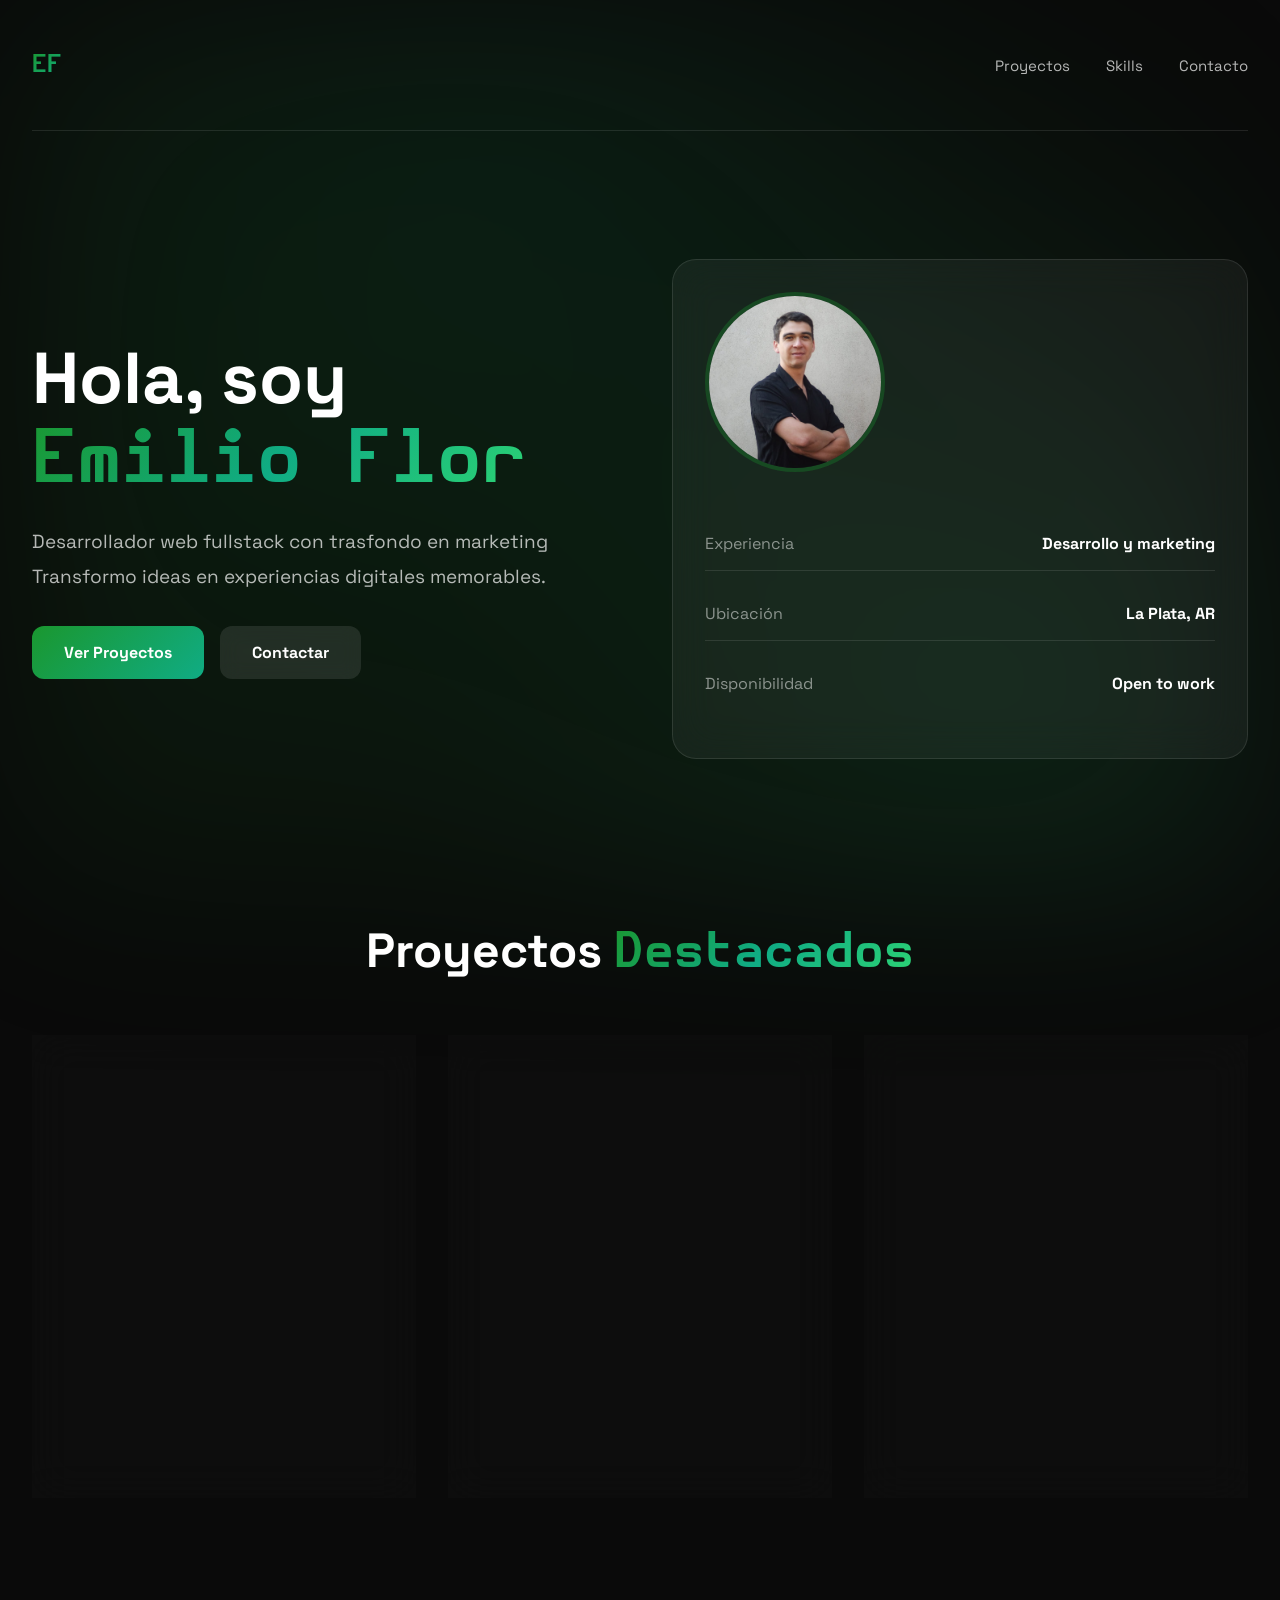
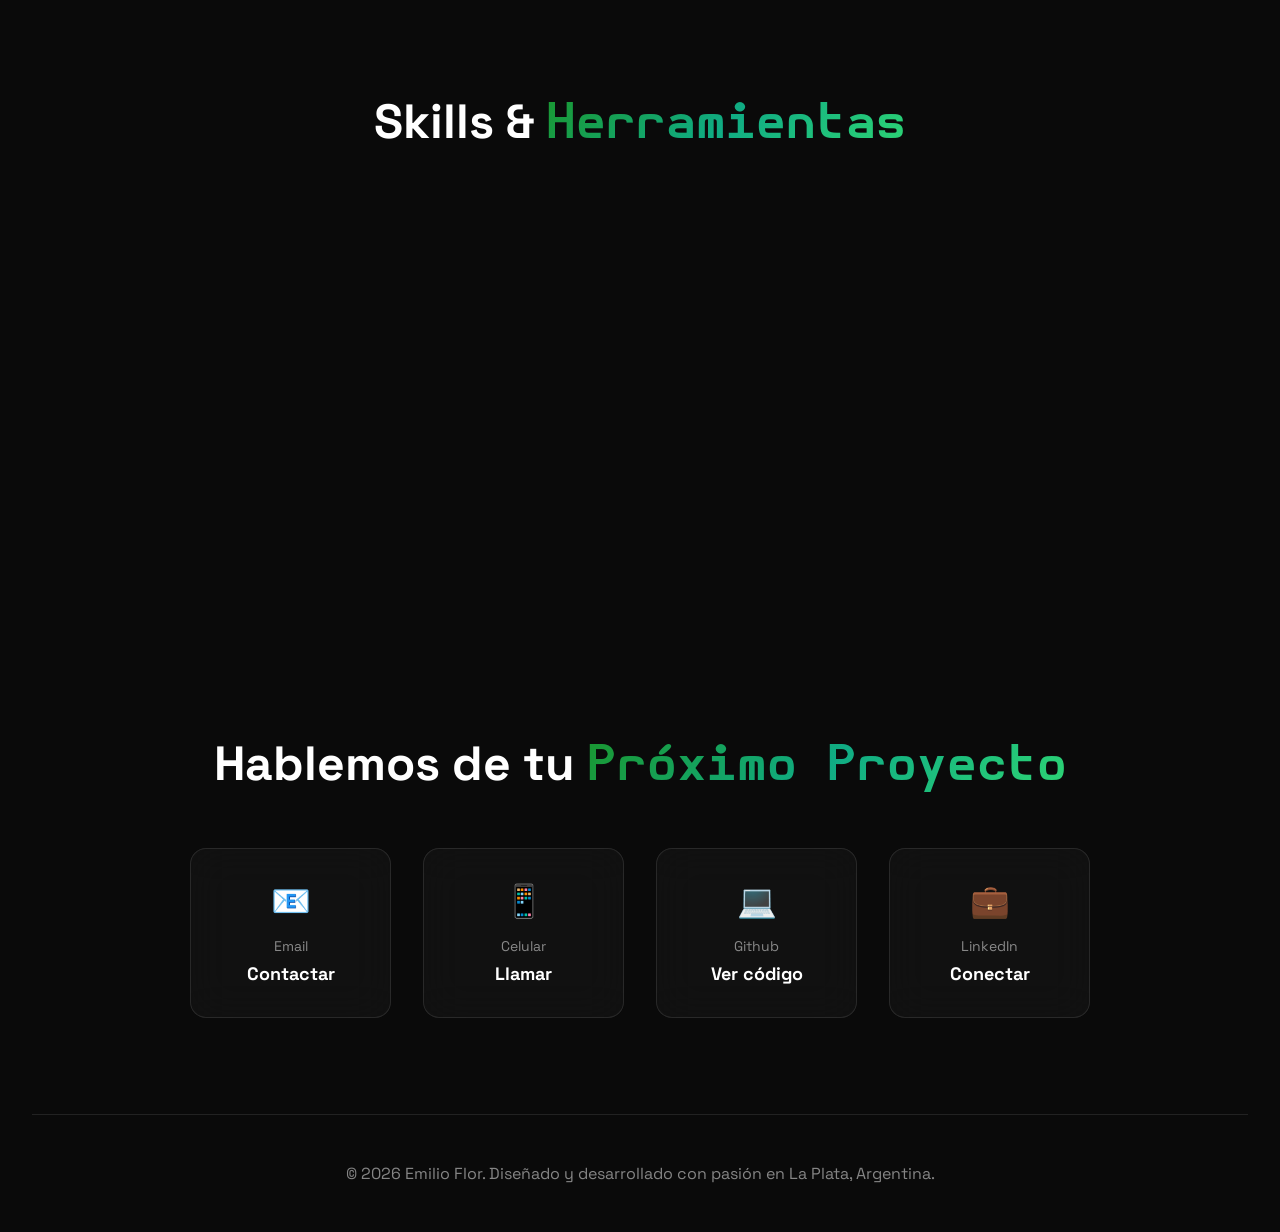
==== index.html @ 5d7b1281 "se eligieron tipografías y logos" ====
<!DOCTYPE html>
<html lang="es">
<head>
  <meta charset="UTF-8">
  <meta name="viewport" content="width=device-width, initial-scale=1.0">
  <title>Emilio Flor - Portfolio</title>
  <link rel="stylesheet" href="./css/index.css">
  <link rel="stylesheet" href="./css/fonts.css">
  <meta name="description" content="Portfolio de Emilio Flor, Desarrollador Web Fullstack especializado en React, Node.js con trasfondo en marketing. Apasionado por crear soluciones escalables y eficientes. ¡Disponible para nuevos proyectos!" />
  <meta name="keywords" content="<meta name="keywords" content="Desarrollador Web, Fullstack Developer, React, Node.js, JavaScript, Portfolio IT, Desarrollo de Software, Programador"/>
  <meta name="author" content="Emilio Flor" />
  <meta property="og:title" content="La Copiadora" />
  <meta property="og:description" content="Portfolio IT" />
</head>
<body>
  <div class="gradient-bg"></div>
  
  <div class="container">
    <header>
        <div class="logo">EF</div>
        <nav>
            <a href="#proyectos">Proyectos</a>
            <a href="#skills">Skills</a>
            <a href="#contacto">Contacto</a>
        </nav>
    </header>

    <section class="hero">
      <div class="hero-content">
        <h1>Hola, soy <span class="gradient-text">Emilio Flor</span></h1>
        <p>Desarrollador web fullstack con trasfondo en marketing Transformo ideas en experiencias digitales memorables.</p>
        <div class="cta-buttons">
            <a href="#proyectos" class="btn btn-primary">Ver Proyectos</a>
            <a href="#contacto" class="btn btn-secondary">Contactar</a>
        </div>
      </div>
      <div class="hero-image">
          <div class="floating-card">
              <img src="./assets/profile.jpeg" alt="Emilio" class="profile-img">
              <div class="stat">
                  <span class="stat-label">Experiencia</span>
                  <span class="stat-value">Desarrollo y marketing</span>
              </div>
              <div class="stat">
                  <span class="stat-label">Ubicación</span>
                  <span class="stat-value">La Plata, AR</span>
              </div>
              <div class="stat">
                  <span class="stat-label">Disponibilidad</span>
                  <span class="stat-value">Open to work</span>
              </div>
          </div>
      </div>
    </section>

    <section class="projects" id="proyectos">
        <h2 class="section-title">Proyectos <span class="gradient-text">Destacados</span></h2>
        <div class="projects-grid">

            <div class="project-card">
              <div class="project-image">
                <img src="./assets/carpincho.png" alt="Carcarpinchomon">
              </div>
                <div class="project-content">
                    <h3 class="project-title">Carcarpinchomon</h3>
                    <p class="project-desc">Juego desarrollado en Platzi</p>
                    <div class="project-tags">
                        <span class="tag">HTML</span>
                        <span class="tag">CSS</span>
                        <span class="tag">JavaScript</span>
                    </div>
                </div>
            </div>

            <div class="project-card">
                <div class="project-image project-2">
                  <img src="./assets/Logo de la copiadora.png" alt="La Copiadora"
                  style="max-width: 100%; max-height: 100%; object-fit: contain; padding: 15px;">
                </div>
                
                <div class="project-content">
                    <h3 class="project-title">La Copiadora</h3>
                    <p class="project-desc">Sitio web completo para negocio local con diseño responsive y optimizado.</p>
                    <div class="project-tags">
                        <span class="tag">React</span>
                        <span class="tag">Supabase</span>
                    </div>
                </div>
            </div>

            <div class="project-card">
                <div class="project-image project-3">
                  <img src="./assets/siap.png" alt="Siap revestimientos"
                  style="max-width: 100%; max-height: 100%; object-fit: contain; padding: 15px;">
                </div>
                <div class="project-content">
                    <h3 class="project-title">Siap Landing</h3>
                    <p class="project-desc">Landing page moderna desarrollada con Webflow para máximo impacto visual.</p>
                    <div class="project-tags">
                        <span class="tag">Webflow</span>
                        <span class="tag">Design</span>
                    </div>
                </div>
            </div>
        </div>
    </section>

    <section class="skills" id="skills">
        <h2 class="section-title">Skills & <span class="gradient-text">Herramientas</span></h2>
        <div class="skills-grid">
            <div class="skill-card">
                <div style="font-size: 2.5rem;">💻</div>
                <div class="skill-name">HTML</div>
            </div>
            <div class="skill-card">
                <div style="font-size: 2.5rem;">🎨</div>
                <div class="skill-name">CSS</div>
            </div>
            <div class="skill-card">
                <div style="font-size: 2.5rem;">⚡</div>
                <div class="skill-name">JavaScript</div>
            </div>
            <div class="skill-card">
                <div style="font-size: 2.5rem;">⚛️</div>
                <div class="skill-name">React</div>
            </div>
            <div class="skill-card">
                <div style="font-size: 2.5rem;">🐧</div>
                <div class="skill-name">Linux</div>
            </div>
            <div class="skill-card">
                <div style="font-size: 2.5rem;">🎯</div>
                <div class="skill-name">Figma</div>
            </div>
            <div class="skill-card">
                <div style="font-size: 2.5rem;">📊</div>
                <div class="skill-name">Excel</div>
            </div>
            <div class="skill-card">
                <div style="font-size: 2.5rem;">🌊</div>
                <div class="skill-name">Webflow</div>
            </div>
            <div class="skill-card">
                <div style="font-size: 2.5rem;">📱</div>
                <div class="skill-name">Google Ads</div>
            </div>
        </div>
    </section>

    <section class="contact" id="contacto">
        <h2 class="section-title">Hablemos de tu <span class="gradient-text">Próximo Proyecto</span></h2>
        <div class="contact-grid">
            <a href="mailto:tu@email.com" class="contact-item">
                <div style="font-size: 2rem; margin-bottom: 1rem;">📧</div>
                <div class="contact-label">Email</div>
                <div class="contact-value">Contactar</div>
            </a>
            <a href="tel:+549" class="contact-item">
                <div style="font-size: 2rem; margin-bottom: 1rem;">📱</div>
                <div class="contact-label">Celular</div>
                <div class="contact-value">Llamar</div>
            </a>
            <a href="https://github.com" target="_blank" class="contact-item">
                <div style="font-size: 2rem; margin-bottom: 1rem;">💻</div>
                <div class="contact-label">Github</div>
                <div class="contact-value">Ver código</div>
            </a>
            <a href="https://linkedin.com" target="_blank" class="contact-item">
                <div style="font-size: 2rem; margin-bottom: 1rem;">💼</div>
                <div class="contact-label">LinkedIn</div>
                <div class="contact-value">Conectar</div>
            </a>
        </div>
    </section>

    <footer>
        <p>&copy; 2026 Emilio Flor. Diseñado y desarrollado con pasión en La Plata, Argentina.</p>
    </footer>
  </div>

  <script src="./js/index.js"></script>
</body>
</html>
---- css/index.css ----
* {
    margin: 0;
    padding: 0;
    box-sizing: border-box;
}


body {
    font-family: Space Grotesk;
    background: #0a0a0a;
    color: #fff;
    overflow-x: hidden;
}

.gradient-bg {
    position: fixed;
    width: 100%;
    height: 100%;
    background: radial-gradient(circle at 20% 50%, rgba(26, 151, 47, 0.3), transparent 100%),
                radial-gradient(circle at 80% 80%, rgba(46, 213, 115, 0.3), transparent 50%),
                radial-gradient(circle at 40% 20%, rgba(16, 172, 132, 0.2), transparent 50%);
    filter: blur(100px);
    opacity: 0.4;
    z-index: 0;
}

.container {
    position: relative;
    z-index: 1;
    max-width: 1400px;
    margin: 0 auto;
    padding: 0 2rem;
}

header {
    padding: 3rem 0;
    display: flex;
    justify-content: space-between;
    align-items: center;
    border-bottom: 1px solid rgba(255,255,255,0.1);
}

.logo {
    font-family: Hermit;
    font-weight:100;
    font-size: 1.5rem;
    font-weight: 700;
    background: linear-gradient(135deg, #1a972f 0%, #10ac84 100%);
    -webkit-background-clip: text;
    -webkit-text-fill-color: transparent;
    background-clip: text;
}

nav a {
    color: rgba(255,255,255,0.7);
    text-decoration: none;
    margin-left: 2rem;
    transition: color 0.3s;
    font-size: 0.95rem;
}

nav a:hover {
    color: #1a972f;
}

.hero {
    padding: 8rem 0 4rem;
    display: grid;
    grid-template-columns: 1fr 1fr;
    gap: 4rem;
    align-items: center;
}

.hero-content h1 {
    font-size: 4.5rem;
    line-height: 1.1;
    margin-bottom: 1.5rem;
    font-weight: 800;
}

.gradient-text {
    background: linear-gradient(135deg, #1a972f 0%, #10ac84 50%, #2ed573 100%);
    -webkit-background-clip: text;
    -webkit-text-fill-color: transparent;
    background-clip: text;
    font-family:Hermit;
}

.hero-content p {
    font-size: 1.2rem;
    color: rgba(255,255,255,0.7);
    margin-bottom: 2rem;
    line-height: 1.8;
}

.cta-buttons {
    display: flex;
    gap: 1rem;
}

.btn {
    padding: 1rem 2rem;
    border-radius: 12px;
    text-decoration: none;
    font-weight: 600;
    transition: all 0.3s;
    display: inline-block;
}

.btn-primary {
    background: linear-gradient(135deg, #1a972f 0%, #10ac84 100%);
    color: #fff;
}

.btn-primary:hover {
    transform: translateY(-2px);
    box-shadow: 0 10px 40px rgba(26, 151, 47, 0.4);
}

.btn-secondary {
    background: rgba(255,255,255,0.1);
    color: #fff;
    backdrop-filter: blur(10px);
}

.btn-secondary:hover {
    background: rgba(26, 151, 47, 0.2);
}

.hero-image {
    position: relative;
}

.floating-card {
    background: rgba(255,255,255,0.05);
    backdrop-filter: blur(20px);
    border: 1px solid rgba(255,255,255,0.1);
    border-radius: 24px;
    padding: 2rem;
    animation: float 6s ease-in-out infinite;
}

@keyframes float {
    0%, 100% { transform: translateY(0px); }
    50% { transform: translateY(-20px); }
}

.profile-img {
    width: 180px;
    height: 180px;
    border-radius: 50%;
    margin-bottom: 1.5rem;
    border: 4px solid rgba(26, 151, 47, 0.3);
    object-fit: cover;
}

.stat {
    display: flex;
    justify-content: space-between;
    margin: 1rem 0;
    padding: 1rem 0;
    border-bottom: 1px solid rgba(255,255,255,0.1);
}

.stat:last-child {
    border-bottom: none;
}

.stat-label {
    color: rgba(255,255,255,0.5);
}

.stat-value {
    font-weight: 700;
    color: #fff;
}

.section-title {
    font-size: 3rem;
    margin-bottom: 3rem;
    text-align: center;
    font-weight: 800;
}

.projects {
    padding: 6rem 0;
}

.projects-grid {
    display: grid;
    grid-template-columns: repeat(auto-fit, minmax(350px, 1fr));
    gap: 2rem;
}

.project-card {
    background: rgba(255,255,255,0.03);
    backdrop-filter: blur(20px);
    border: 1px solid rgba(255,255,255,0.1);
    border-radius: 24px;
    overflow: hidden;
    transition: all 0.4s;
    cursor: pointer;
}

.project-card:hover {
    transform: translateY(-10px);
    border-color: rgba(26, 151, 47, 0.5);
    box-shadow: 0 20px 60px rgba(26, 151, 47, 0.2);
}

.project-image {
    height: 250px;
    background: linear-gradient(135deg, #1a972f 0%, #10ac84 100%);
    display: flex;
    align-items: center;
    justify-content: center;
    font-size: 4rem;
    position: relative;
    overflow: hidden;
}

.project-image.project-2 {
    background: linear-gradient(135deg, #10ac84 0%, #2ed573 100%);

}

.project-image.project-3 {
    background: linear-gradient(135deg, #2ed573 0%, #7bed9f 100%);
}

.project-image::before {
    content: '';
    position: absolute;
    width: 100%;
    height: 100%;
    background: rgba(0,0,0,0.2);
}

.project-content {
    padding: 2rem;
}

.project-title {
    font-size: 1.5rem;
    margin-bottom: 0.5rem;
    font-family:Hermit;
    font-weight: 800;
}

.project-desc {
    color: rgba(255,255,255,0.6);
    margin-bottom: 1.5rem;
    line-height: 1.6;
}

.project-tags {
    display: flex;
    gap: 0.5rem;
    flex-wrap: wrap;
}

.tag {
    padding: 0.4rem 1rem;
    background: rgba(26, 151, 47, 0.2);
    border-radius: 20px;
    font-size: 0.85rem;
    color: rgba(255,255,255,0.8);
}

.skills {
    padding: 6rem 0;
}

.skills-grid {
    display: grid;
    grid-template-columns: repeat(auto-fit, minmax(140px, 1fr));
    gap: 1.5rem;
    max-width: 1000px;
    margin: 0 auto;
}

.skill-card {
    background: rgba(255,255,255,0.03);
    backdrop-filter: blur(20px);
    border: 1px solid rgba(255,255,255,0.1);
    border-radius: 16px;
    padding: 2rem 1rem;
    text-align: center;
    transition: all 0.3s;
}

.skill-card:hover {
    background: rgba(26, 151, 47, 0.1);
    border-color: rgba(26, 151, 47, 0.5);
    transform: scale(1.05);
}

.skill-name {
    margin-top: 1rem;
    font-weight: 600;
    font-size: 1.1rem;
}

.contact {
    padding: 6rem 0;
    text-align: center;
}

.contact-grid {
    display: grid;
    grid-template-columns: repeat(auto-fit, minmax(200px, 1fr));
    gap: 2rem;
    margin-top: 3rem;
    max-width: 900px;
    margin-left: auto;
    margin-right: auto;
}

.contact-item {
    background: rgba(255,255,255,0.03);
    backdrop-filter: blur(20px);
    border: 1px solid rgba(255,255,255,0.1);
    border-radius: 16px;
    padding: 2rem;
    transition: all 0.3s;
    text-decoration: none;
    color: #fff;
    display: block;
}

.contact-item:hover {
    background: rgba(26, 151, 47, 0.1);
    border-color: rgba(26, 151, 47, 0.5);
    transform: translateY(-5px);
}

.contact-label {
    color: rgba(255,255,255,0.5);
    font-size: 0.9rem;
    margin-bottom: 0.5rem;
}

.contact-value {
    font-weight: 600;
    font-size: 1.1rem;
}

footer {
    padding: 3rem 0;
    text-align: center;
    border-top: 1px solid rgba(255,255,255,0.1);
    color: rgba(255,255,255,0.5);
}

@media (max-width: 768px) {
    .hero {
        grid-template-columns: 1fr;
        padding: 4rem 0 2rem;
    }

    .hero-content h1 {
        font-size: 2.5rem;
    }

    .section-title {
        font-size: 2rem;
    }

    nav {
        display: none;
    }

    .projects-grid {
        grid-template-columns: 1fr;
    }

    .cta-buttons {
        flex-direction: column;
    }
}
---- css/fonts.css ----
@font-face {
    font-family: 'Hermit';
    src: url('../fonts/Hermit-Light.woff2') format('woff2');
    font-weight: 300;
    font-display: swap;
}

@font-face {
    font-family: 'Hermit';
    src: url('../fonts/Hermit-Regular.woff2') format('woff2');
    font-weight: 400;
    font-display: swap;
}

@font-face {
    font-family: 'Hermit';
    src: url('../fonts/Hermit-Bold.woff2') format('woff2');
    font-weight: 700;
    font-display: swap;
}

/* --- SPACE GROTESK --- */
@font-face {
    font-family: 'Space Grotesk';
    src: url('../fonts/Grotesck/SpaceGrotesk-Light.woff2') format('woff2');
    font-weight: 300;
    font-style: normal;
    font-display: swap;
}

@font-face {
    font-family: 'Space Grotesk';
    src: url('../fonts/Grotesck/SpaceGrotesk-Regular.woff2') format('woff2');
    font-weight: 400;
    font-style: normal;
    font-display: swap;
}

@font-face {
    font-family: 'Space Grotesk';
    src: url('../fonts/Grotesck/SpaceGrotesk-Bold.woff2') format('woff2');
    font-weight: 700;
    font-style: normal;
    font-display: swap;
}
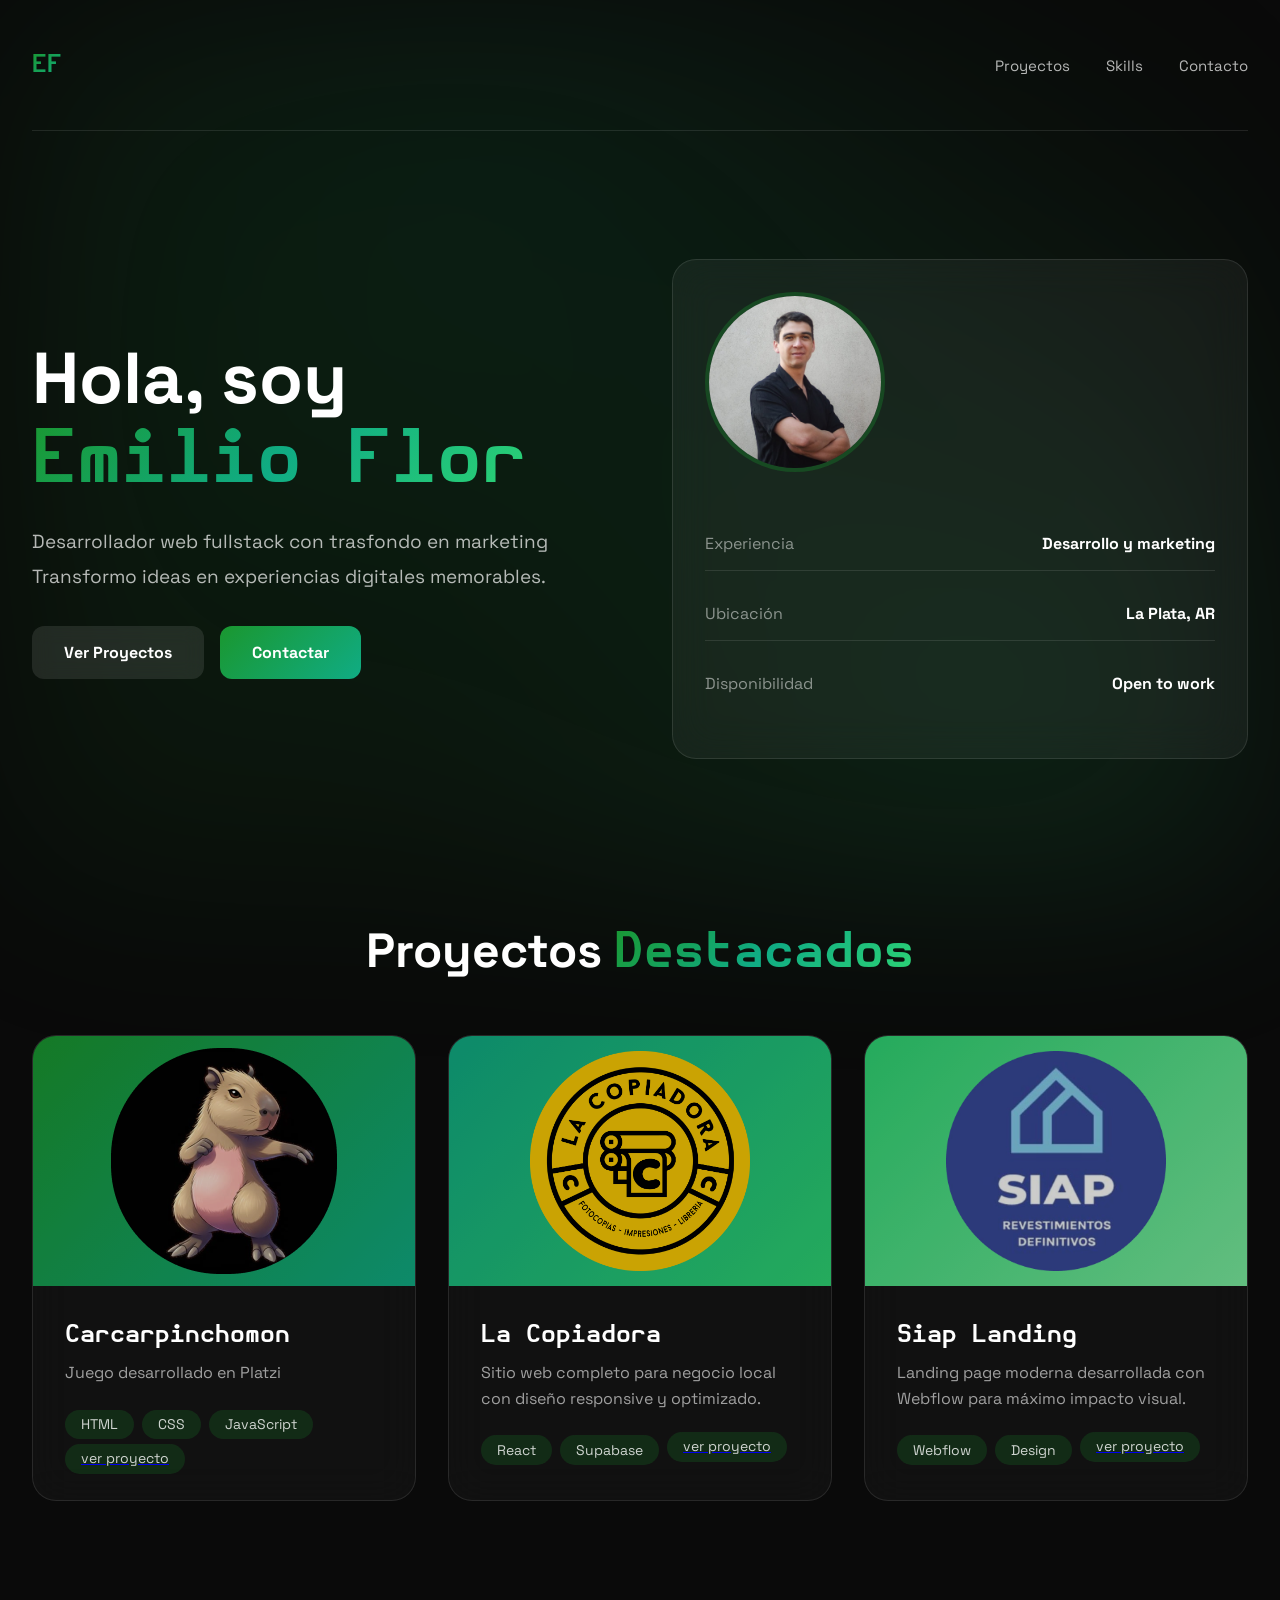
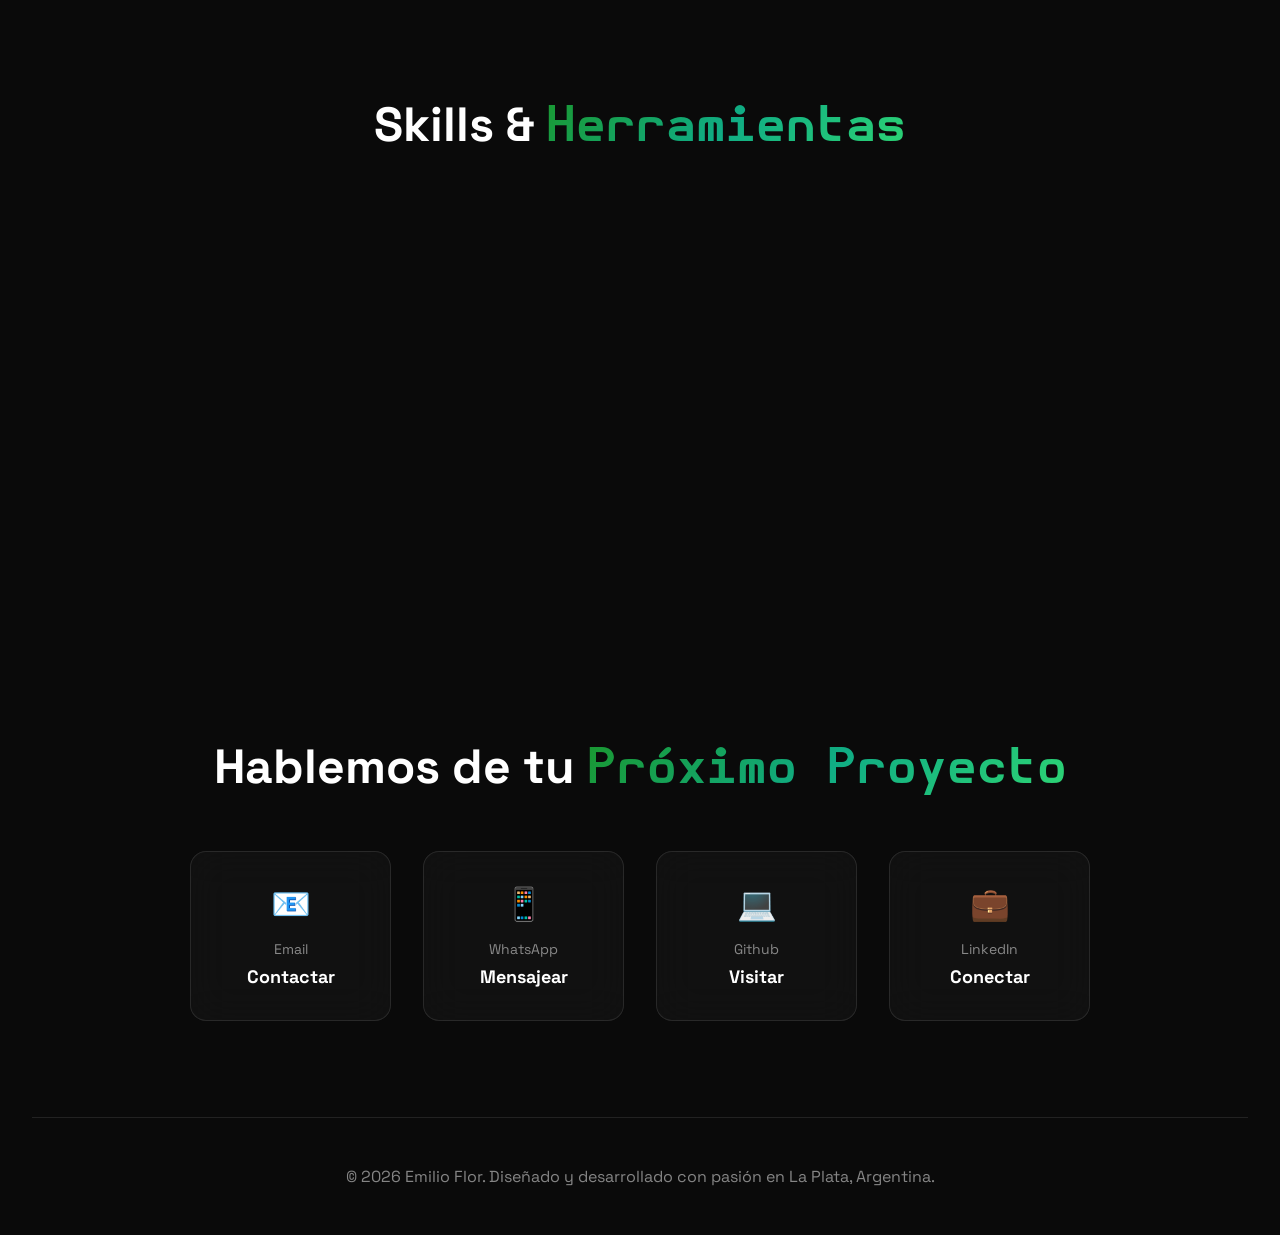
==== commit 332ef8f7: "se agregó el n de wp y se va a hacer el form de contacto con formspree" ====
--- a/index.html
+++ b/index.html
@@ -30,8 +30,8 @@
         <h1>Hola, soy <span class="gradient-text">Emilio Flor</span></h1>
         <p>Desarrollador web fullstack con trasfondo en marketing Transformo ideas en experiencias digitales memorables.</p>
         <div class="cta-buttons">
-            <a href="#proyectos" class="btn btn-primary">Ver Proyectos</a>
-            <a href="#contacto" class="btn btn-secondary">Contactar</a>
+            <a href="#proyectos" class="btn btn-secondary">Ver Proyectos</a>
+            <a href="tel:+549221364238" class="btn btn-primary">Contactar</a>
         </div>
       </div>
       <div class="hero-image">
@@ -68,6 +68,7 @@
                         <span class="tag">HTML</span>
                         <span class="tag">CSS</span>
                         <span class="tag">JavaScript</span>
+                        <a href="https://github.com"><span class="tag">ver proyecto</span></a>
                     </div>
                 </div>
             </div>
@@ -84,6 +85,7 @@
                     <div class="project-tags">
                         <span class="tag">React</span>
                         <span class="tag">Supabase</span>
+                        <a href="https://github.com"><span class="tag">ver proyecto</span></a>
                     </div>
                 </div>
             </div>
@@ -99,6 +101,7 @@
                     <div class="project-tags">
                         <span class="tag">Webflow</span>
                         <span class="tag">Design</span>
+                        <a href="https://github.com"><span class="tag">ver proyecto</span></a>
                     </div>
                 </div>
             </div>
@@ -144,28 +147,32 @@
                 <div style="font-size: 2.5rem;">📱</div>
                 <div class="skill-name">Google Ads</div>
             </div>
+            <div class="skill-card">
+                <div style="font-size: 2.5rem;">🗃️</div>
+                <div class="skill-name">Supabase</div>
+            </div>
         </div>
     </section>
 
     <section class="contact" id="contacto">
         <h2 class="section-title">Hablemos de tu <span class="gradient-text">Próximo Proyecto</span></h2>
         <div class="contact-grid">
-            <a href="mailto:tu@email.com" class="contact-item">
+            <a href="mailto:emilioflor80@gmail.com" class="contact-item">
                 <div style="font-size: 2rem; margin-bottom: 1rem;">📧</div>
                 <div class="contact-label">Email</div>
                 <div class="contact-value">Contactar</div>
             </a>
-            <a href="tel:+549" class="contact-item">
+            <a href="https://wa.me/5492213642438" class="contact-item">
                 <div style="font-size: 2rem; margin-bottom: 1rem;">📱</div>
-                <div class="contact-label">Celular</div>
-                <div class="contact-value">Llamar</div>
+                <div class="contact-label">WhatsApp</div>
+                <div class="contact-value">Mensajear</div>
             </a>
             <a href="https://github.com" target="_blank" class="contact-item">
                 <div style="font-size: 2rem; margin-bottom: 1rem;">💻</div>
                 <div class="contact-label">Github</div>
-                <div class="contact-value">Ver código</div>
+                <div class="contact-value">Visitar</div>
             </a>
-            <a href="https://linkedin.com" target="_blank" class="contact-item">
+            <a href="https://www.linkedin.com/in/emilio-flor/" target="_blank" class="contact-item">
                 <div style="font-size: 2rem; margin-bottom: 1rem;">💼</div>
                 <div class="contact-label">LinkedIn</div>
                 <div class="contact-value">Conectar</div>
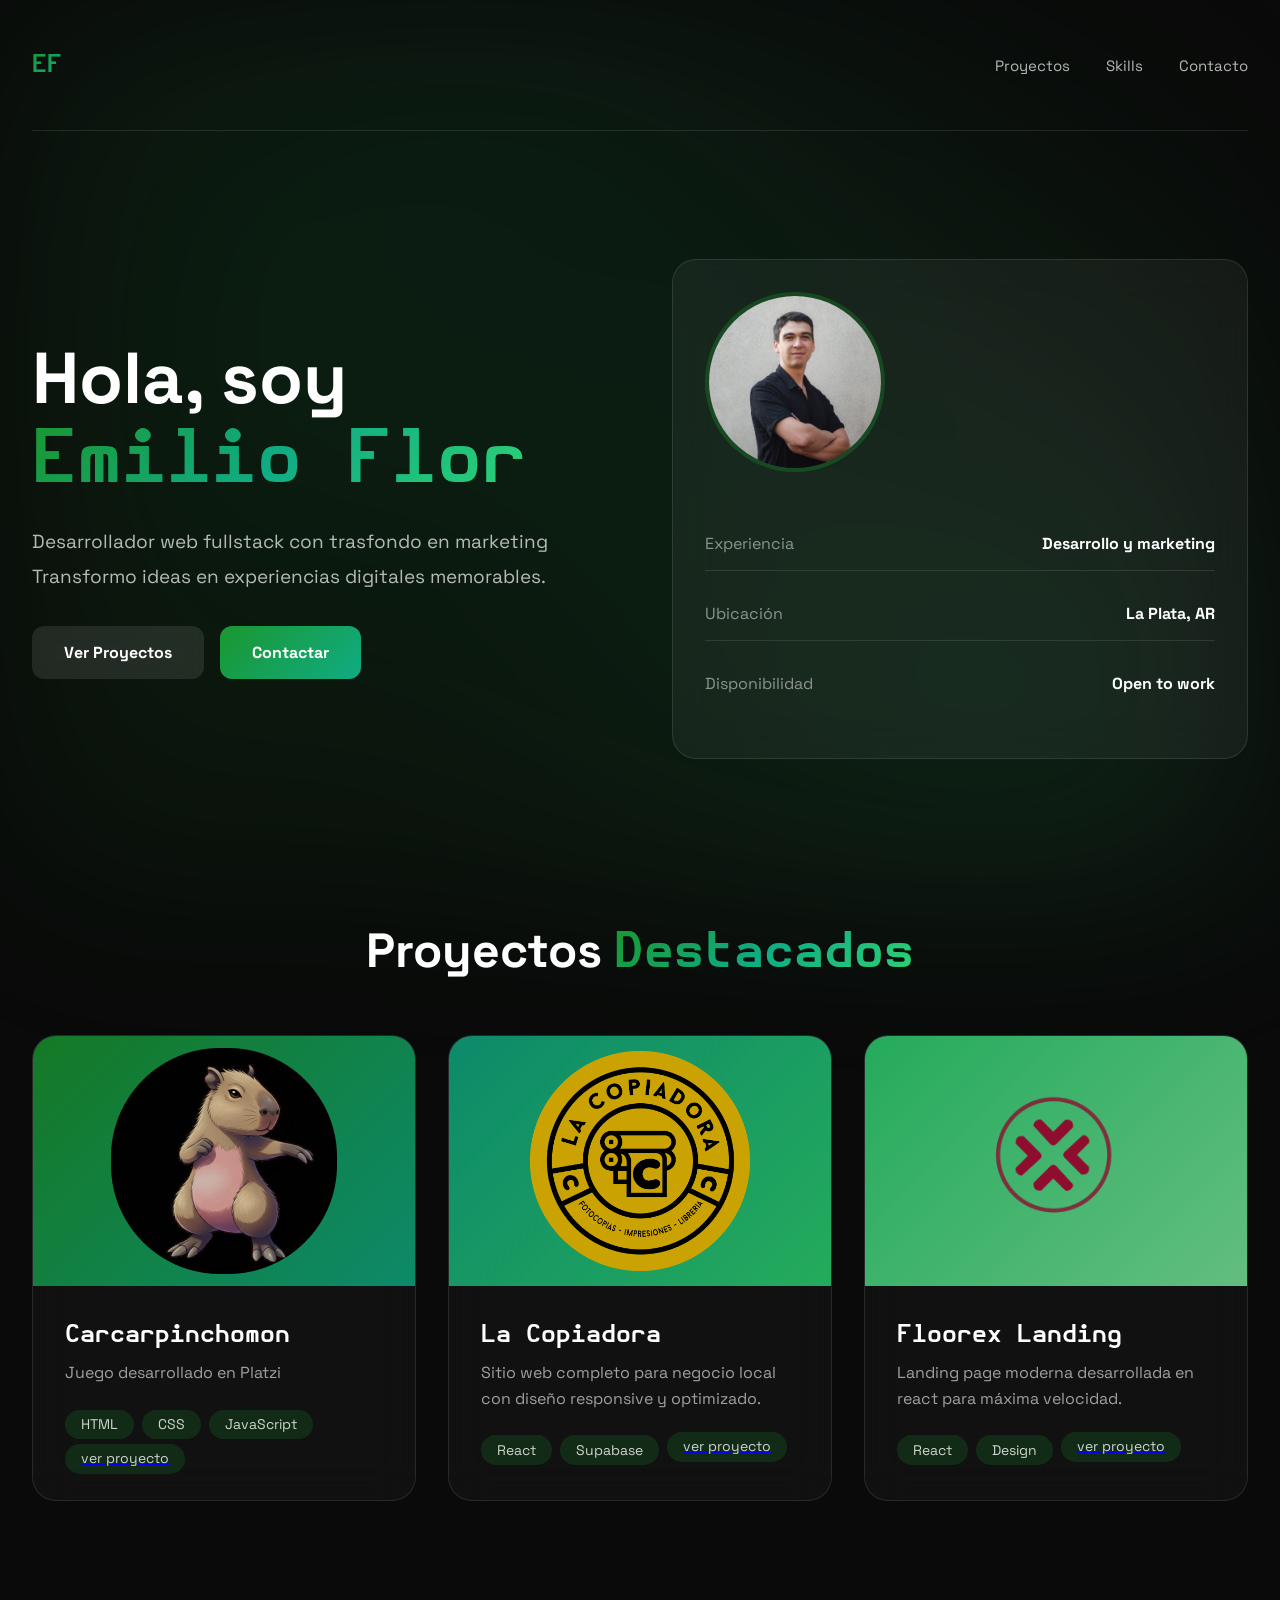
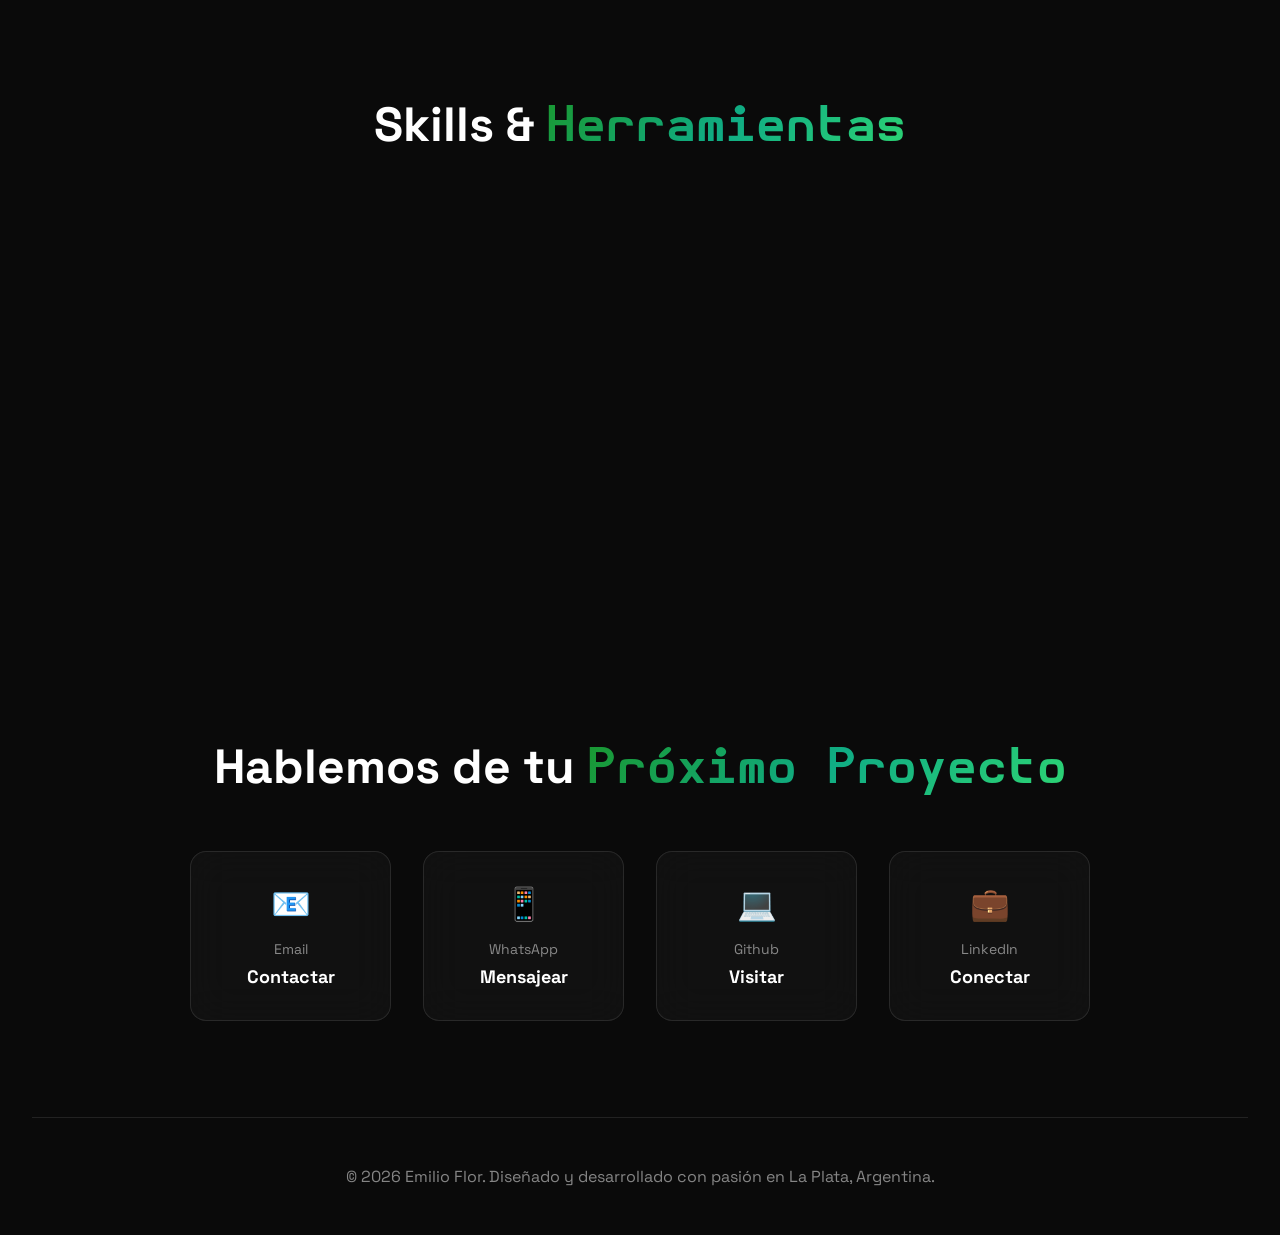
==== commit 3a7c8655: "Se termina el proyecto de floorex y se sube todo junto" ====
--- a/index.html
+++ b/index.html
@@ -31,7 +31,7 @@
         <p>Desarrollador web fullstack con trasfondo en marketing Transformo ideas en experiencias digitales memorables.</p>
         <div class="cta-buttons">
             <a href="#proyectos" class="btn btn-secondary">Ver Proyectos</a>
-            <a href="tel:+549221364238" class="btn btn-primary">Contactar</a>
+            <a href="https://wa.me/5492213642438" class="btn btn-primary">Contactar</a>
         </div>
       </div>
       <div class="hero-image">
@@ -65,43 +65,53 @@
                     <h3 class="project-title">Carcarpinchomon</h3>
                     <p class="project-desc">Juego desarrollado en Platzi</p>
                     <div class="project-tags">
-                        <span class="tag">HTML</span>
-                        <span class="tag">CSS</span>
-                        <span class="tag">JavaScript</span>
-                        <a href="https://github.com"><span class="tag">ver proyecto</span></a>
+                      <span class="tag">HTML</span>
+                      <span class="tag">CSS</span>
+                      <span class="tag">JavaScript</span>
+                      <a href="https://github.com/Emil-in-Code/Carpinchomon">
+                        <span class="tag">
+                          ver proyecto
+                        </span>
+                      </a>
                     </div>
                 </div>
             </div>
 
             <div class="project-card">
                 <div class="project-image project-2">
-                  <img src="./assets/Logo de la copiadora.png" alt="La Copiadora"
-                  style="max-width: 100%; max-height: 100%; object-fit: contain; padding: 15px;">
+                  <img 
+                    src="./assets/Logo de la copiadora.png" alt="La Copiadora"
+                    style="max-width: 100%; max-height: 100%; object-fit: contain; padding: 15px;"
+                  >
                 </div>
                 
                 <div class="project-content">
                     <h3 class="project-title">La Copiadora</h3>
                     <p class="project-desc">Sitio web completo para negocio local con diseño responsive y optimizado.</p>
                     <div class="project-tags">
-                        <span class="tag">React</span>
-                        <span class="tag">Supabase</span>
-                        <a href="https://github.com"><span class="tag">ver proyecto</span></a>
+                      <span class="tag">React</span>
+                      <span class="tag">Supabase</span>
+                      <a href="https://github.com/Emil-in-Code/pagina-web-la-copiadiora">
+                        <span class="tag">
+                          ver proyecto
+                        </span>
+                      </a>
                     </div>
                 </div>
             </div>
 
             <div class="project-card">
                 <div class="project-image project-3">
-                  <img src="./assets/siap.png" alt="Siap revestimientos"
+                  <img src="./assets/Página 4.webp" alt="Siap revestimientos"
                   style="max-width: 100%; max-height: 100%; object-fit: contain; padding: 15px;">
                 </div>
                 <div class="project-content">
-                    <h3 class="project-title">Siap Landing</h3>
-                    <p class="project-desc">Landing page moderna desarrollada con Webflow para máximo impacto visual.</p>
+                    <h3 class="project-title">Floorex Landing</h3>
+                    <p class="project-desc">Landing page moderna desarrollada en react para máxima velocidad.</p>
                     <div class="project-tags">
-                        <span class="tag">Webflow</span>
+                        <span class="tag">React</span>
                         <span class="tag">Design</span>
-                        <a href="https://github.com"><span class="tag">ver proyecto</span></a>
+                        <a href="https://github.com/Emil-in-Code/FloorexLanding"><span class="tag">ver proyecto</span></a>
                     </div>
                 </div>
             </div>
--- a/css/index.css
+++ b/css/index.css
@@ -221,7 +221,7 @@
 
 .project-image.project-2 {
     background: linear-gradient(135deg, #10ac84 0%, #2ed573 100%);
-
+    
 }
 
 .project-image.project-3 {
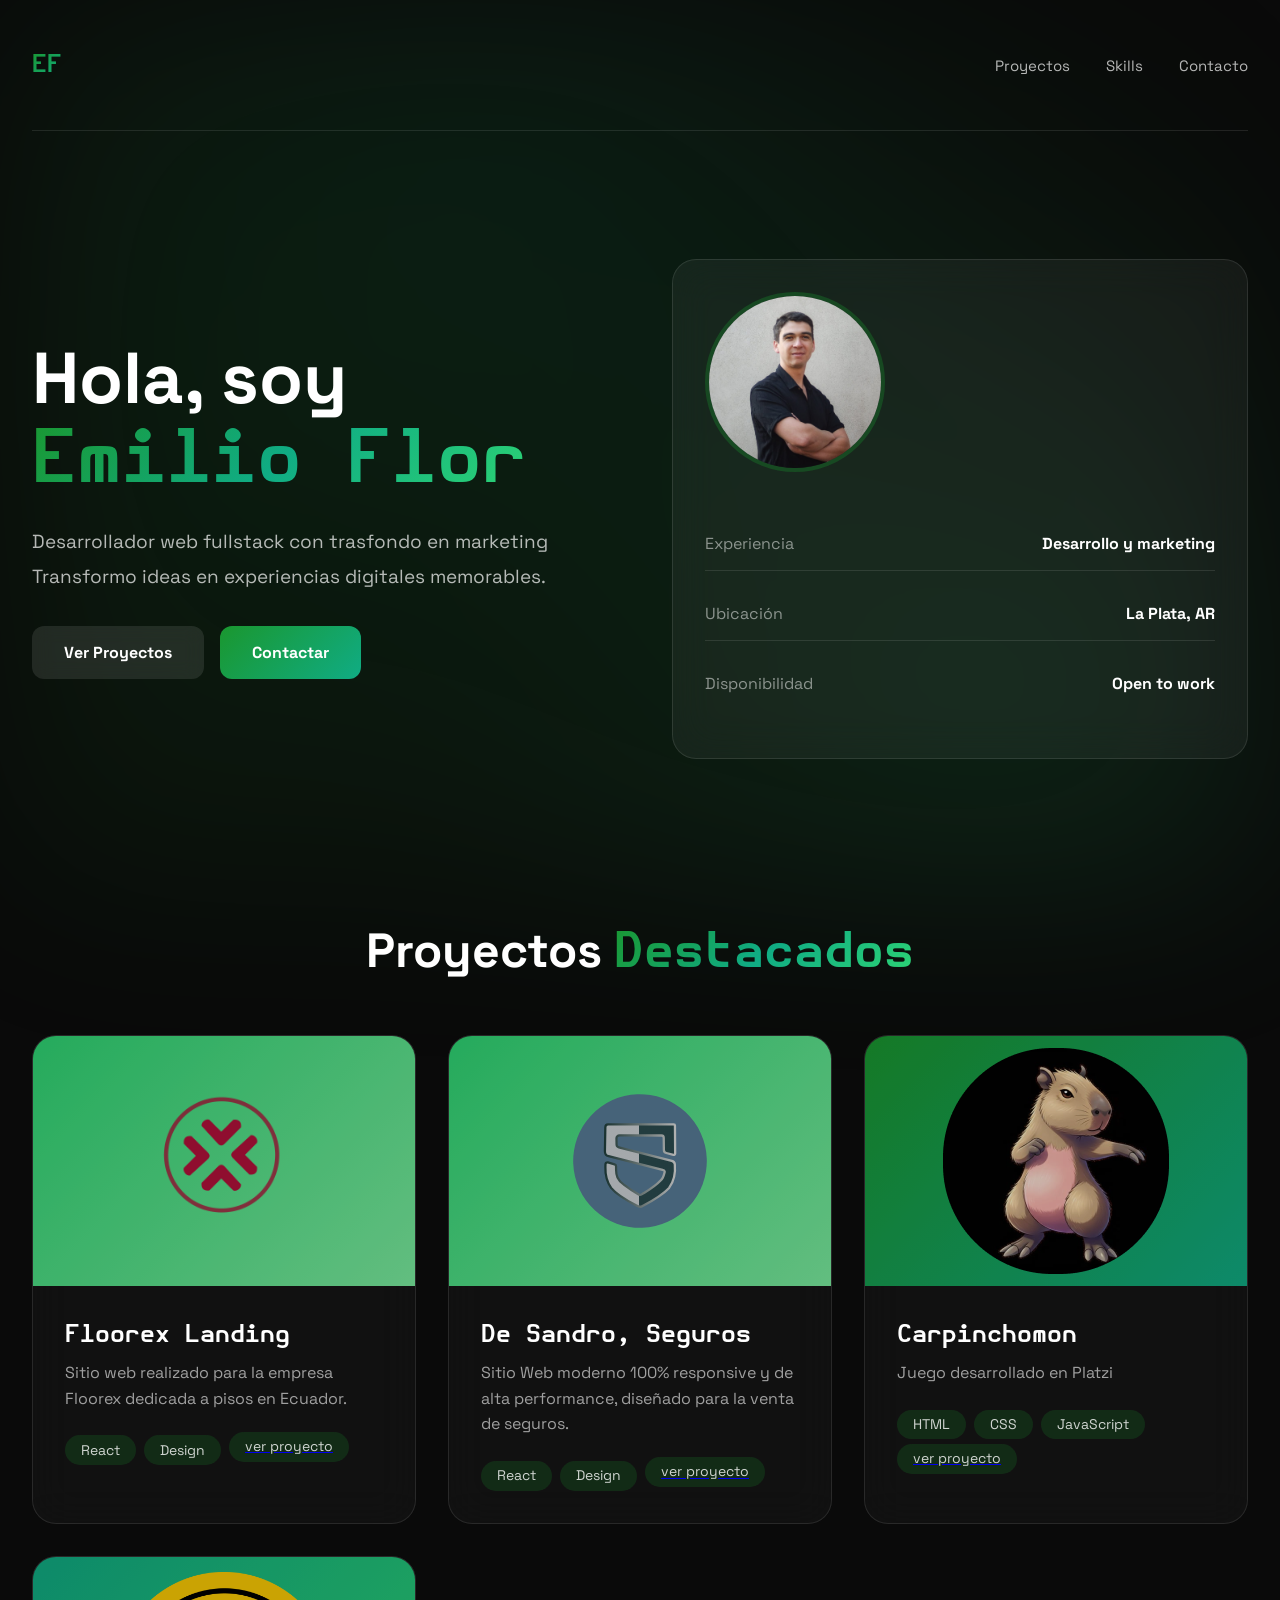
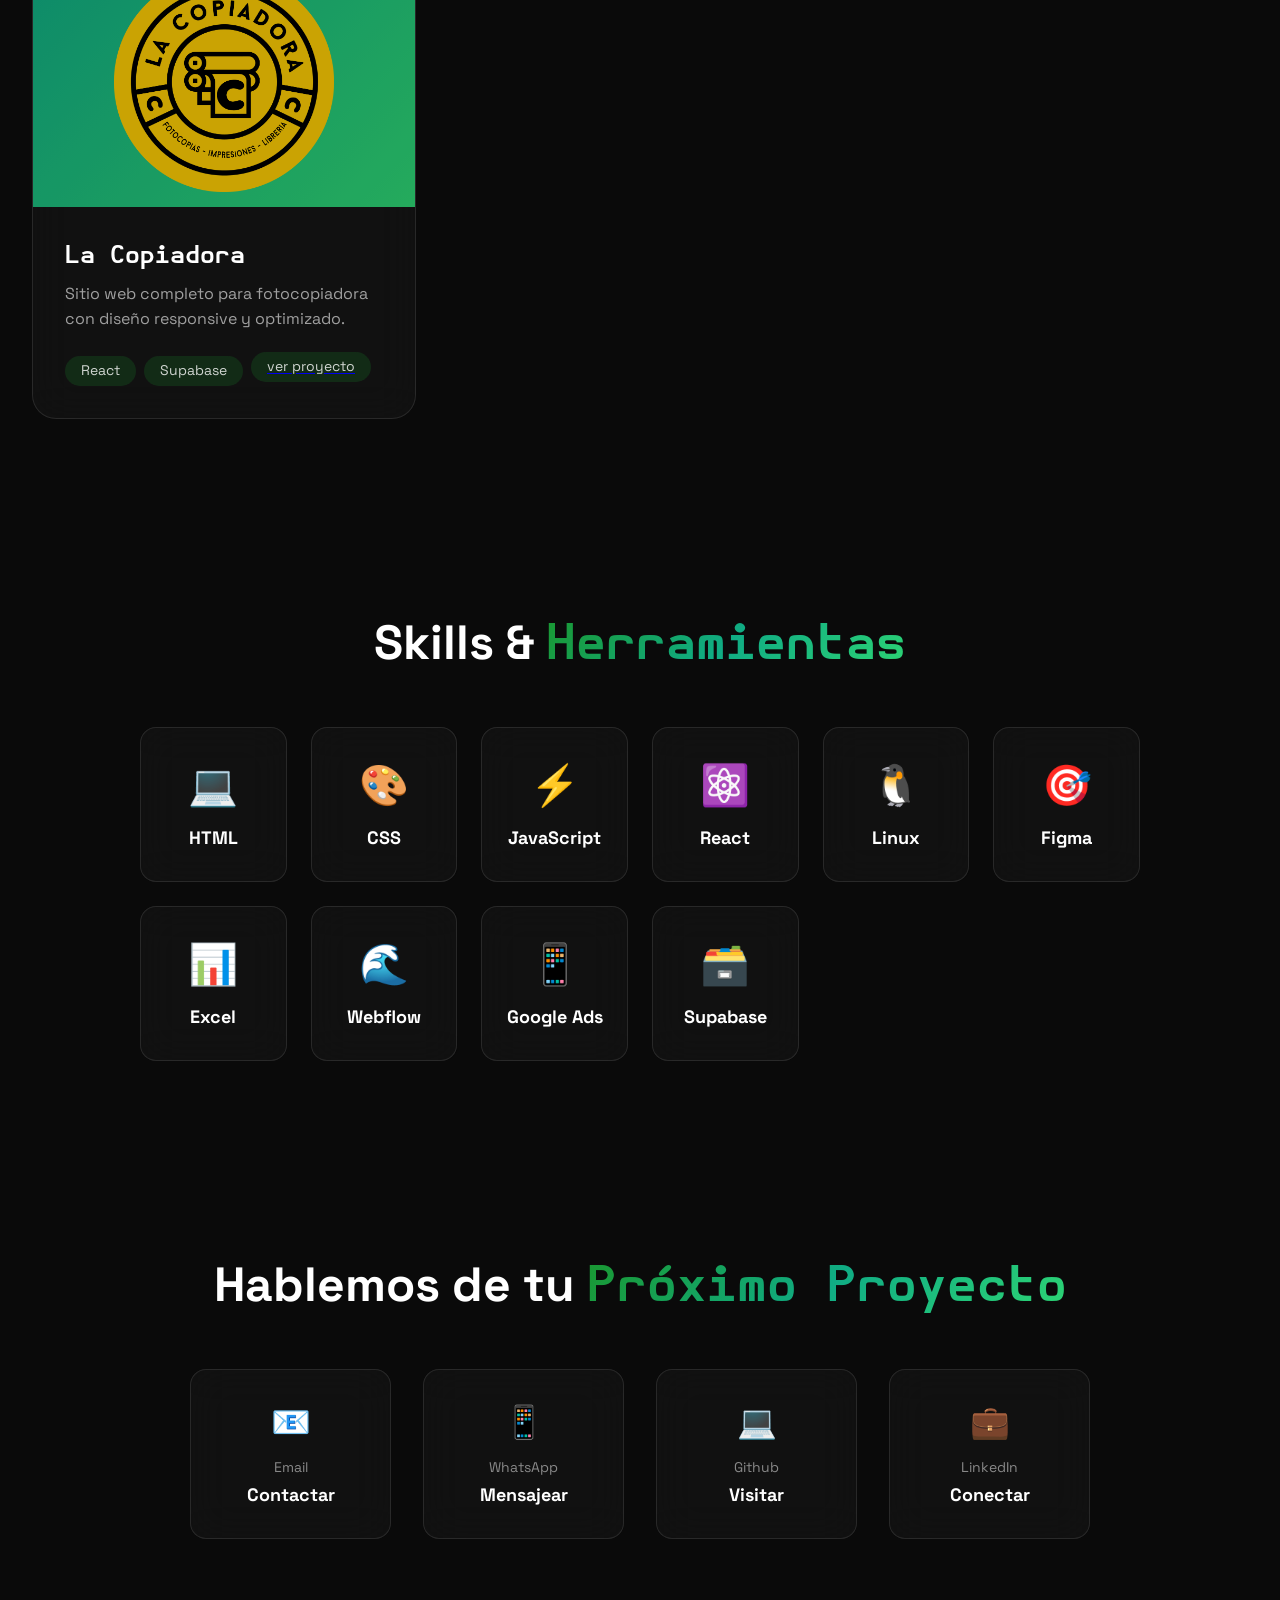
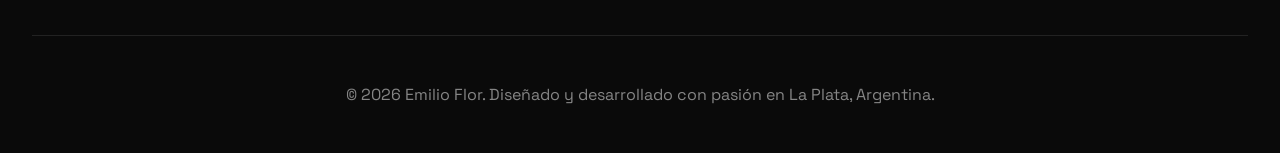
==== commit 37055e4d: "a producción antes del branch" ====
--- a/index.html
+++ b/index.html
@@ -58,11 +58,43 @@
         <div class="projects-grid">
 
             <div class="project-card">
+                <div class="project-image project-3">
+                  <img src="./assets/Página 4.webp" alt="Siap revestimientos"
+                  style="max-width: 100%; max-height: 100%; object-fit: contain; padding: 15px;">
+                </div>
+                <div class="project-content">
+                    <h3 class="project-title">Floorex Landing</h3>
+                    <p class="project-desc">Sitio web realizado para la empresa Floorex dedicada a pisos en Ecuador.</p>
+                    <div class="project-tags">
+                        <span class="tag">React</span>
+                        <span class="tag">Design</span>
+                        <a href="https://github.com/Emil-in-Code/FloorexLanding"><span class="tag">ver proyecto</span></a>
+                    </div>
+                </div>
+            </div>
+            <div class="project-card">
+                <div class="project-image project-3">
+                  <img src="./assets/Logo.svg" alt="De Sandro seguros"
+                  style="max-width: 100%; max-height: 100%; object-fit: contain; padding: 15px;">
+                </div>
+                <div class="project-content">
+                    <h3 class="project-title">De Sandro, Seguros</h3>
+                    <p class="project-desc">
+                      Sitio Web moderno 100% responsive y de alta performance, diseñado para la venta de seguros.
+                    </p>
+                    <div class="project-tags">
+                        <span class="tag">React</span>
+                        <span class="tag">Design</span>
+                        <a href="https://desandroseguros.es/"><span class="tag">ver proyecto</span></a>
+                    </div>
+                </div>
+            </div>
+            <div class="project-card">
               <div class="project-image">
                 <img src="./assets/carpincho.png" alt="Carcarpinchomon">
               </div>
                 <div class="project-content">
-                    <h3 class="project-title">Carcarpinchomon</h3>
+                    <h3 class="project-title">Carpinchomon</h3>
                     <p class="project-desc">Juego desarrollado en Platzi</p>
                     <div class="project-tags">
                       <span class="tag">HTML</span>
@@ -87,7 +119,7 @@
                 
                 <div class="project-content">
                     <h3 class="project-title">La Copiadora</h3>
-                    <p class="project-desc">Sitio web completo para negocio local con diseño responsive y optimizado.</p>
+                    <p class="project-desc">Sitio web completo para fotocopiadora con diseño responsive y optimizado.</p>
                     <div class="project-tags">
                       <span class="tag">React</span>
                       <span class="tag">Supabase</span>
@@ -99,22 +131,6 @@
                     </div>
                 </div>
             </div>
-
-            <div class="project-card">
-                <div class="project-image project-3">
-                  <img src="./assets/Página 4.webp" alt="Siap revestimientos"
-                  style="max-width: 100%; max-height: 100%; object-fit: contain; padding: 15px;">
-                </div>
-                <div class="project-content">
-                    <h3 class="project-title">Floorex Landing</h3>
-                    <p class="project-desc">Landing page moderna desarrollada en react para máxima velocidad.</p>
-                    <div class="project-tags">
-                        <span class="tag">React</span>
-                        <span class="tag">Design</span>
-                        <a href="https://github.com/Emil-in-Code/FloorexLanding"><span class="tag">ver proyecto</span></a>
-                    </div>
-                </div>
-            </div>
         </div>
     </section>
 
--- a/css/index.css
+++ b/css/index.css
@@ -13,15 +13,15 @@
 }
 
 .gradient-bg {
-    position: fixed;
-    width: 100%;
-    height: 100%;
-    background: radial-gradient(circle at 20% 50%, rgba(26, 151, 47, 0.3), transparent 100%),
-                radial-gradient(circle at 80% 80%, rgba(46, 213, 115, 0.3), transparent 50%),
-                radial-gradient(circle at 40% 20%, rgba(16, 172, 132, 0.2), transparent 50%);
-    filter: blur(100px);
-    opacity: 0.4;
-    z-index: 0;
+  position: fixed;
+  width: 100%;
+  height: 100%;
+  background: radial-gradient(circle at 20% 50%, rgba(26, 151, 47, 0.3), transparent 100%),
+              radial-gradient(circle at 80% 80%, rgba(46, 213, 115, 0.3), transparent 50%),
+              radial-gradient(circle at 40% 20%, rgba(16, 172, 132, 0.2), transparent 50%);
+  filter: blur(100px);
+  opacity: 0.4;
+  z-index: 0;
 }
 
 .container {
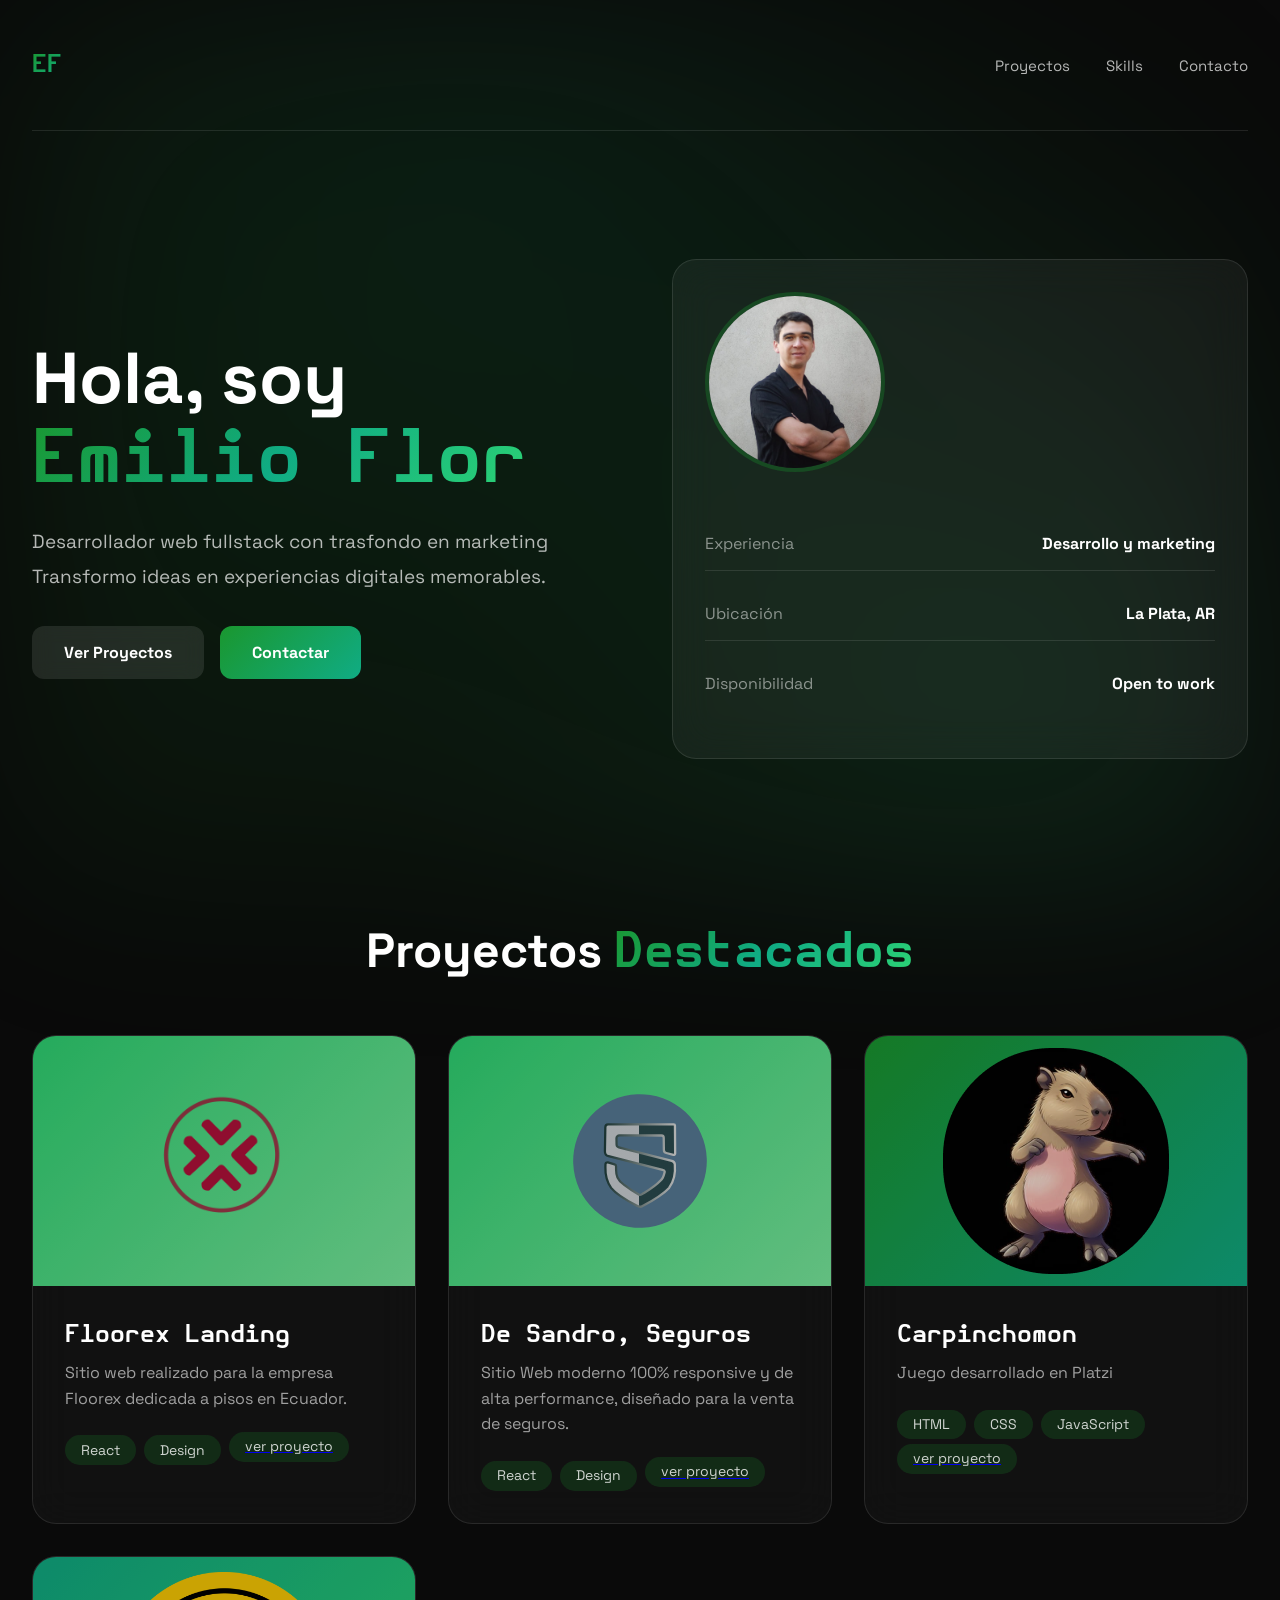
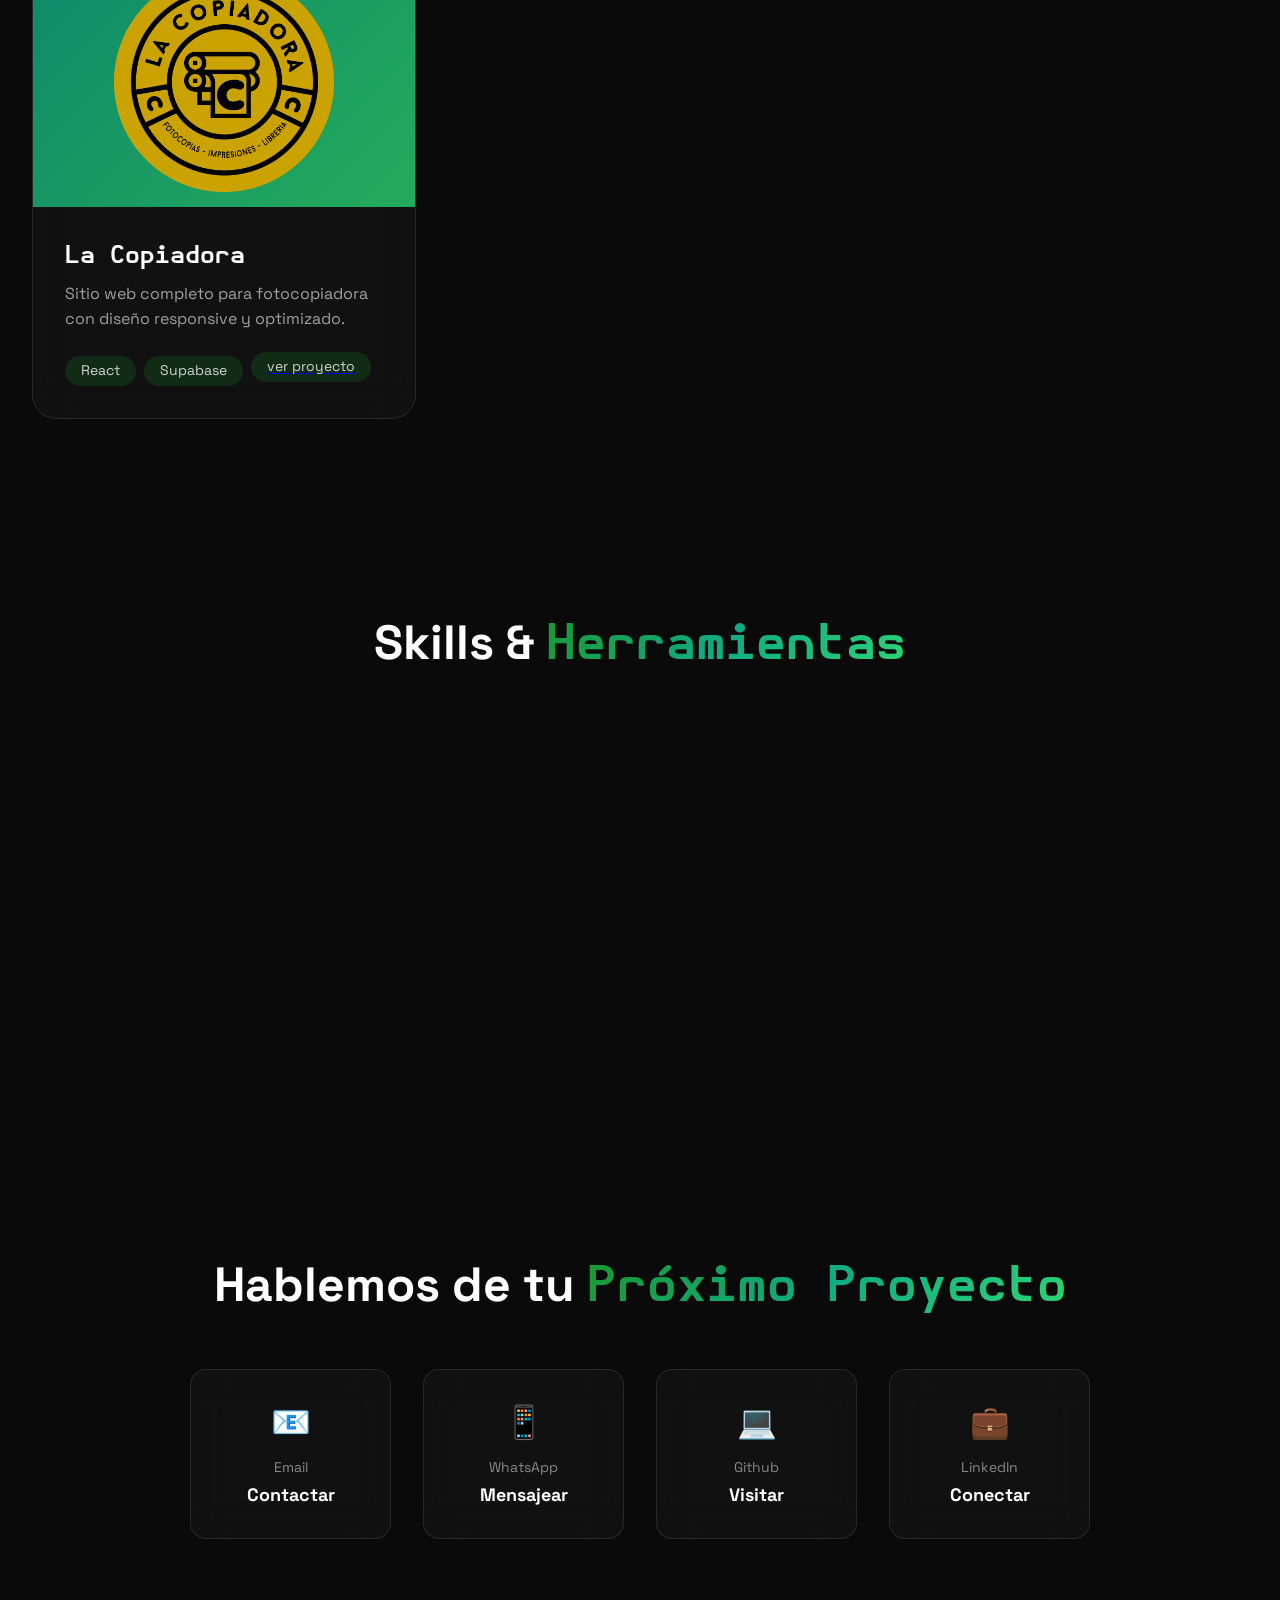
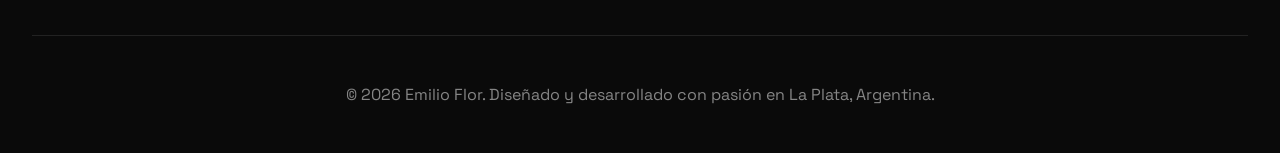
==== commit ad04d36c: "se cambió un meta property" ====
--- a/index.html
+++ b/index.html
@@ -9,7 +9,7 @@
   <meta name="description" content="Portfolio de Emilio Flor, Desarrollador Web Fullstack especializado en React, Node.js con trasfondo en marketing. Apasionado por crear soluciones escalables y eficientes. ¡Disponible para nuevos proyectos!" />
   <meta name="keywords" content="<meta name="keywords" content="Desarrollador Web, Fullstack Developer, React, Node.js, JavaScript, Portfolio IT, Desarrollo de Software, Programador"/>
   <meta name="author" content="Emilio Flor" />
-  <meta property="og:title" content="La Copiadora" />
+  <meta property="og:title" content="Emilio Flor" />
   <meta property="og:description" content="Portfolio IT" />
 </head>
 <body>
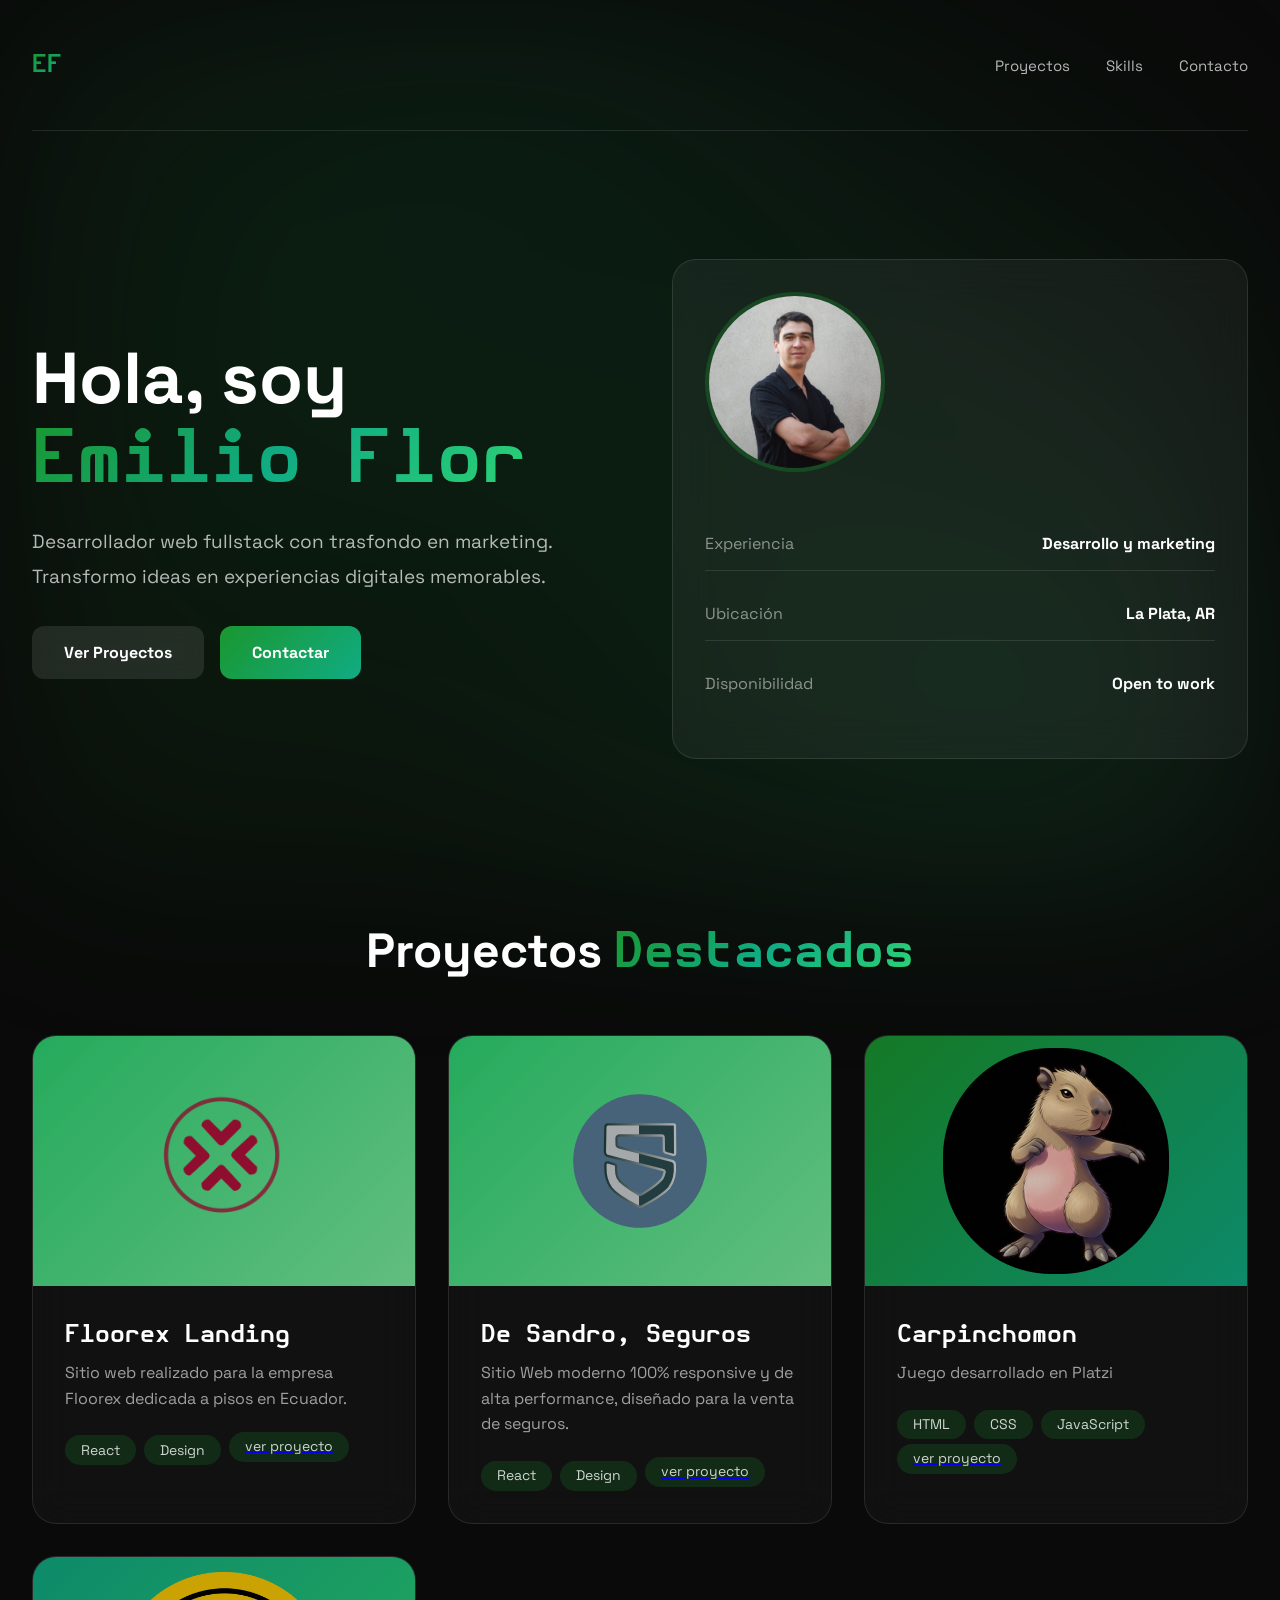
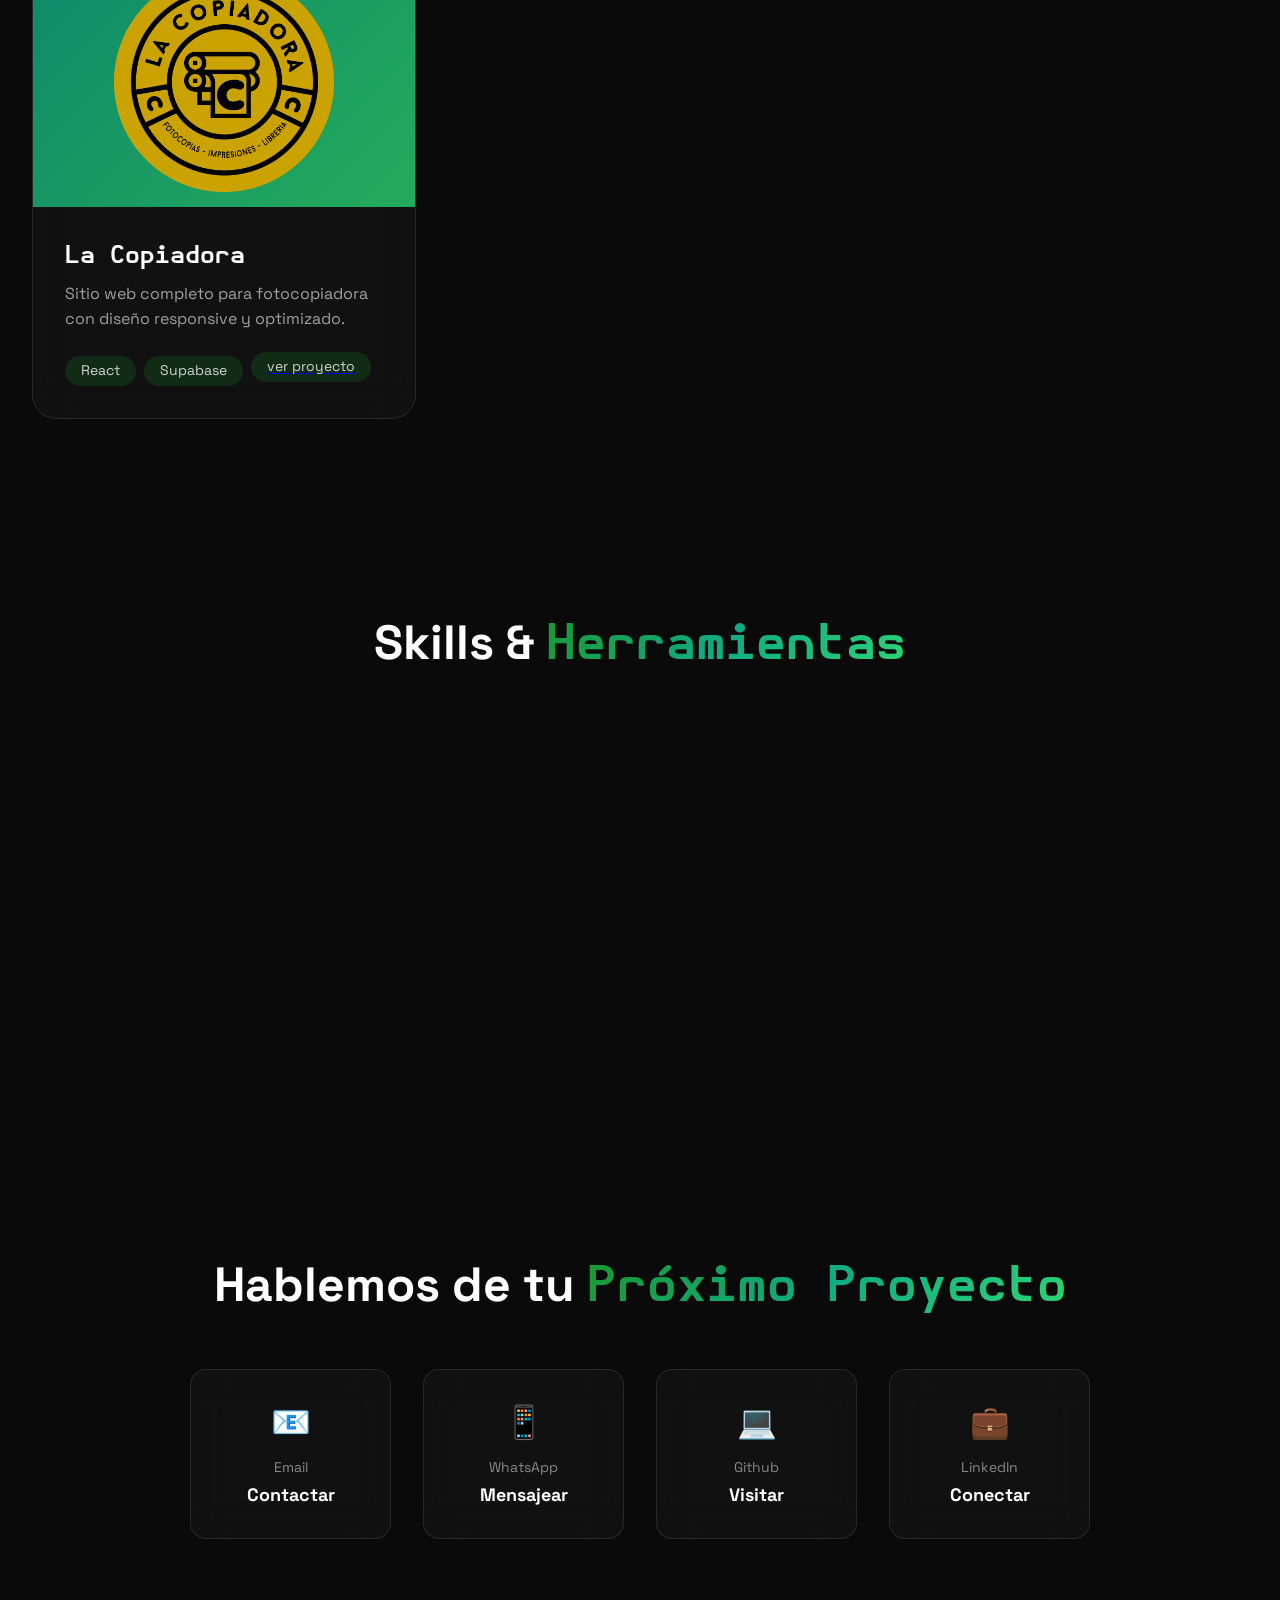
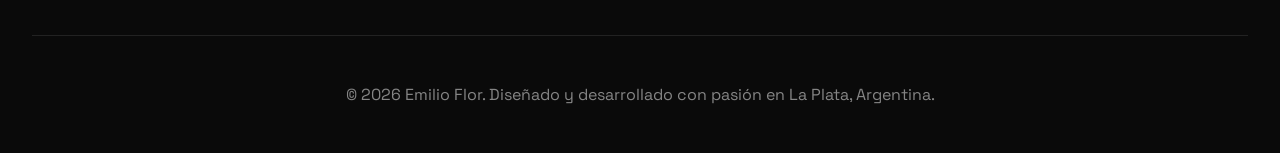
==== commit 1fb578f7: "se agregó un punto" ====
--- a/index.html
+++ b/index.html
@@ -28,7 +28,7 @@
     <section class="hero">
       <div class="hero-content">
         <h1>Hola, soy <span class="gradient-text">Emilio Flor</span></h1>
-        <p>Desarrollador web fullstack con trasfondo en marketing Transformo ideas en experiencias digitales memorables.</p>
+        <p>Desarrollador web fullstack con trasfondo en marketing. Transformo ideas en experiencias digitales memorables.</p>
         <div class="cta-buttons">
             <a href="#proyectos" class="btn btn-secondary">Ver Proyectos</a>
             <a href="https://wa.me/5492213642438" class="btn btn-primary">Contactar</a>
